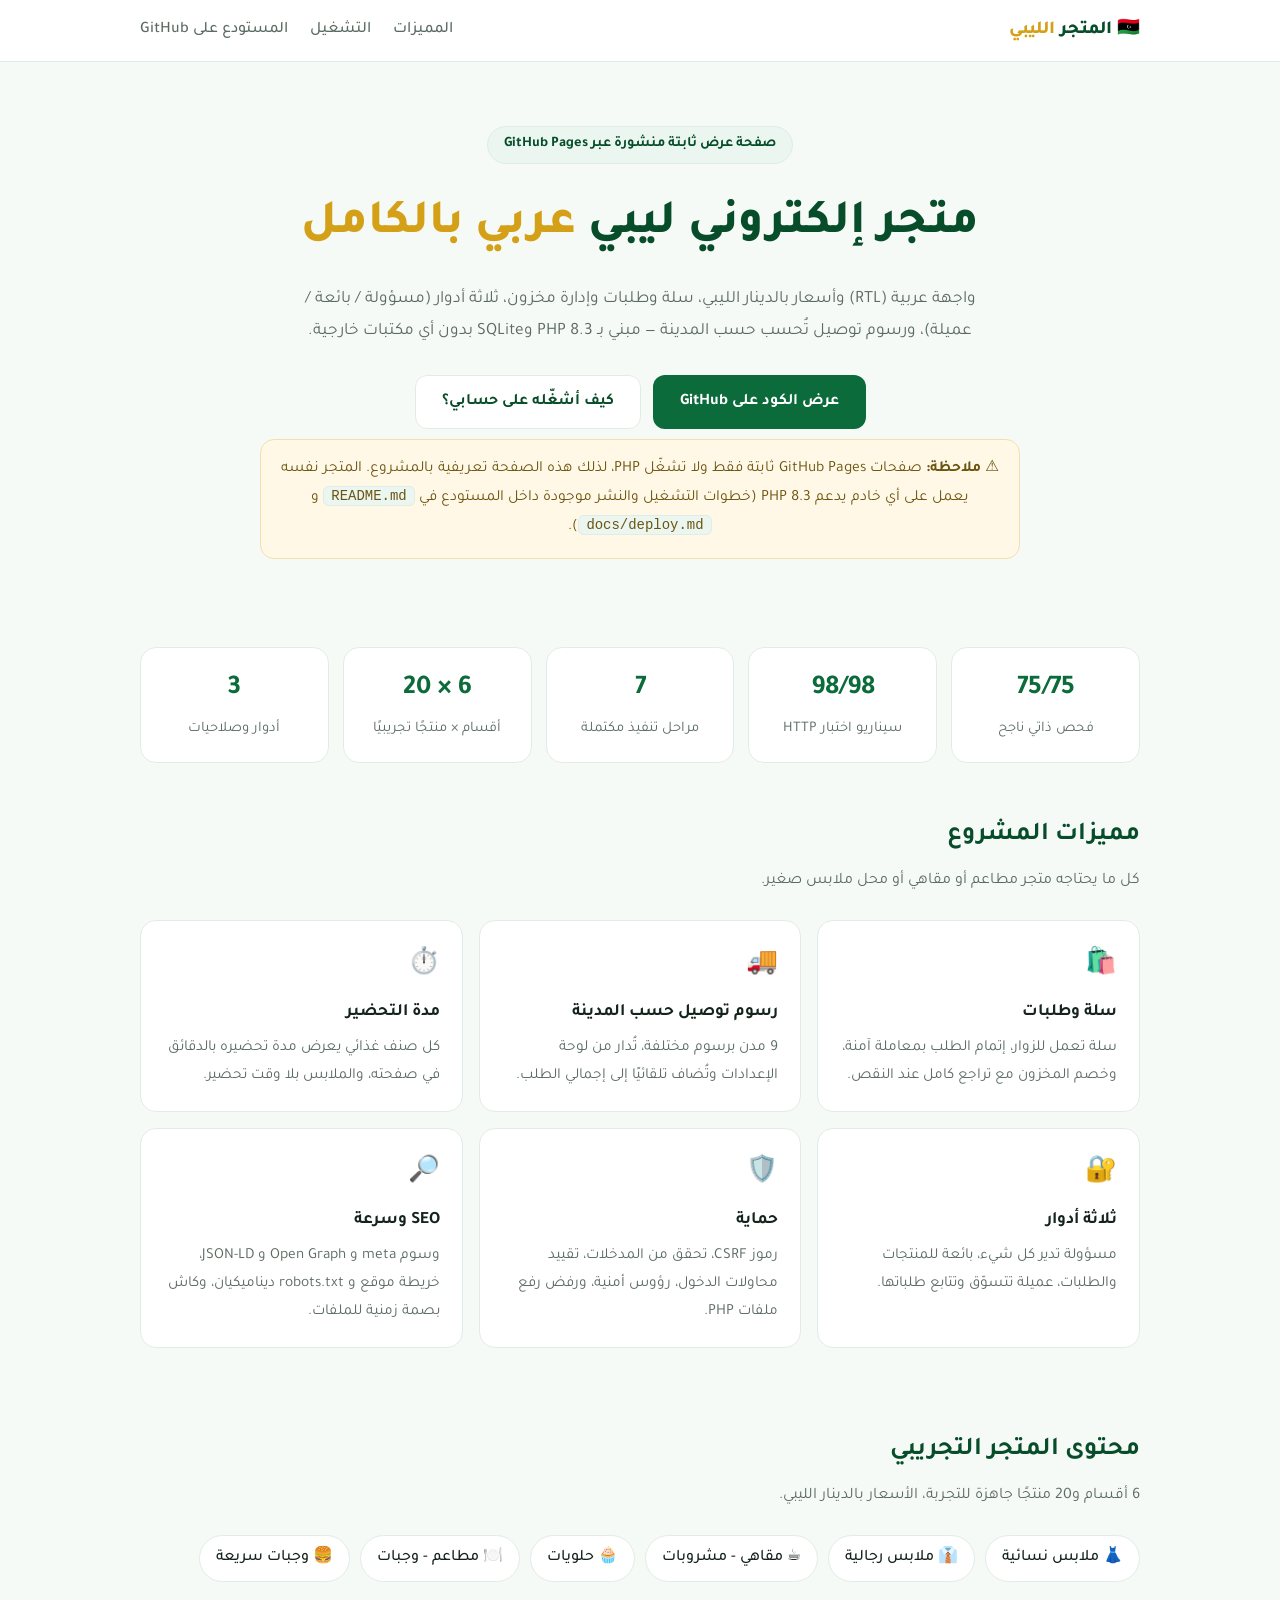
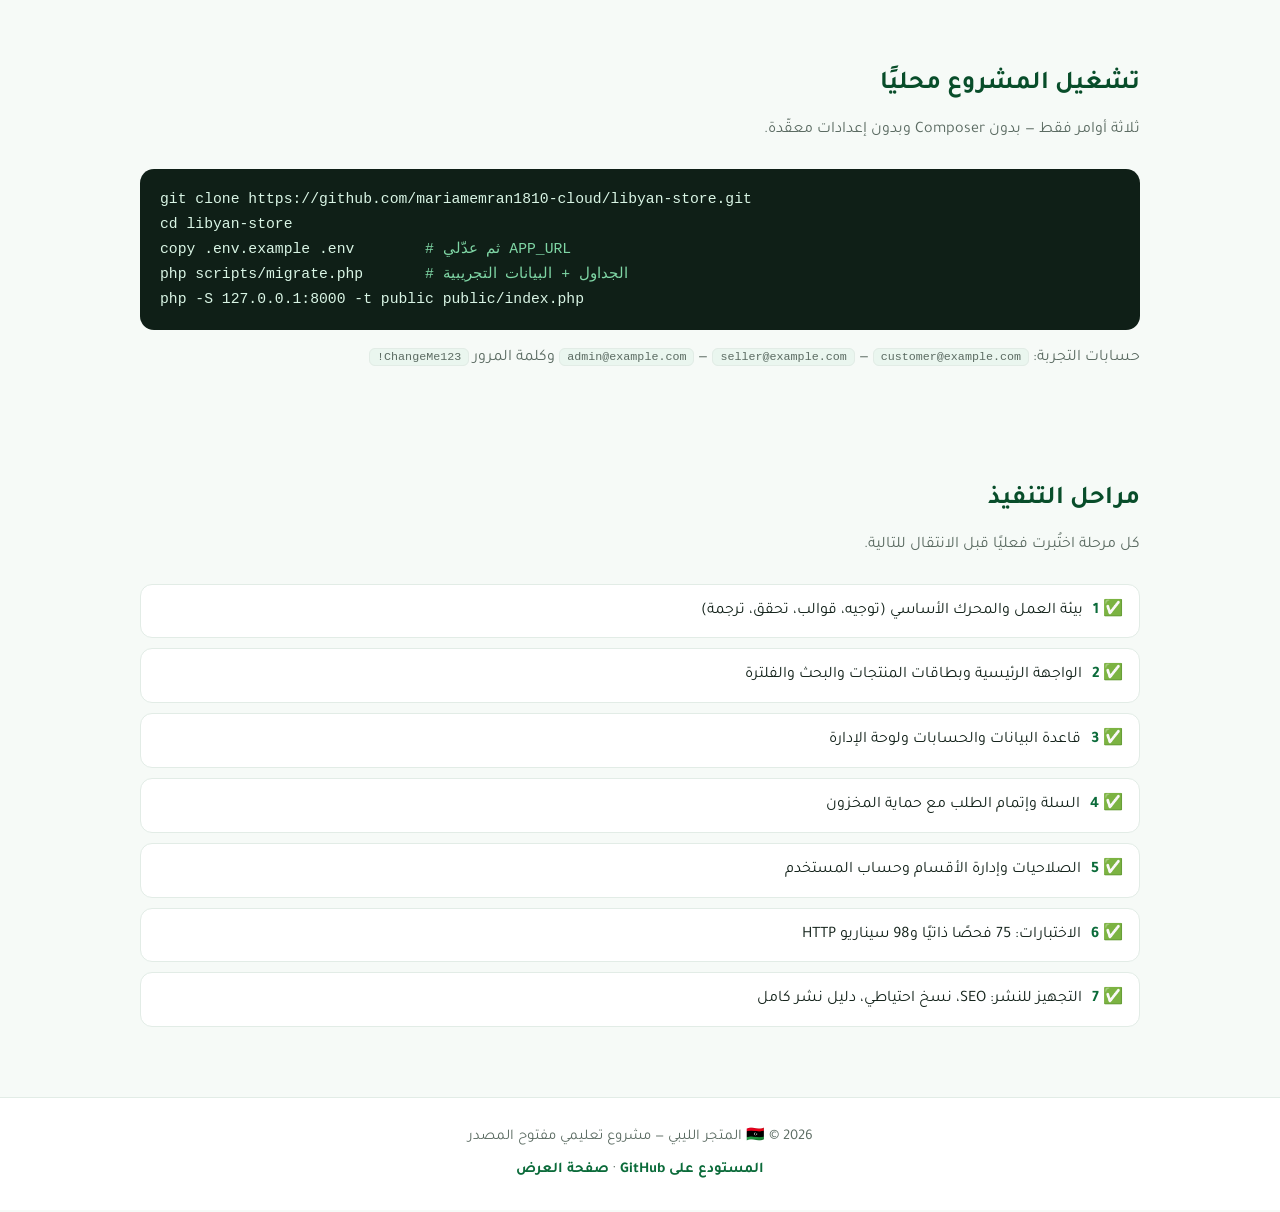
==== docs/index.html @ fa532196 "صفحة عرض ثابتة للنشر على GitHub Pages" ====
<!DOCTYPE html>
<html lang="ar" dir="rtl">
<head>
<meta charset="utf-8">
<meta name="viewport" content="width=device-width, initial-scale=1">
<title>المتجر الليبي — صفحة عرض المشروع</title>
<meta name="description" content="صفحة تعريفية بمشروع المتجر الليبي: متجر إلكتروني عربي RTL بالدينار الليبي مبني بـ PHP 8.3 وSQLite مع لوحة إدارة واختبارات كاملة.">
<meta name="robots" content="index,follow">
<link rel="icon" href="https://mariamemran1810-cloud.github.io/libyan-store/favicon.svg" type="image/svg+xml">
<link rel="preconnect" href="https://fonts.googleapis.com">
<link rel="preconnect" href="https://fonts.gstatic.com" crossorigin>
<link href="https://fonts.googleapis.com/css2?family=Tajawal:wght@400;500;700;800&display=swap" rel="stylesheet">
<style>
    :root {
        --green: #0b6b3a;
        --green-dark: #084d2a;
        --gold: #d4a017;
        --ink: #14231b;
        --muted: #5b6b62;
        --bg: #f6faf7;
        --card: #ffffff;
        --line: #e2ece6;
    }
    * { box-sizing: border-box; margin: 0; padding: 0; }
    html { scroll-behavior: smooth; }
    body {
        font-family: 'Tajawal', system-ui, 'Segoe UI', Tahoma, sans-serif;
        background: var(--bg);
        color: var(--ink);
        line-height: 1.8;
    }
    a { color: var(--green); }
    .wrap { max-width: 1040px; margin: 0 auto; padding: 0 20px; }

    /* الشريط العلوي */
    header {
        background: var(--card);
        border-bottom: 1px solid var(--line);
        position: sticky; top: 0; z-index: 10;
    }
    .nav { display: flex; align-items: center; justify-content: space-between; padding: 14px 20px; max-width: 1040px; margin: 0 auto; }
    .brand { font-weight: 800; font-size: 1.15rem; color: var(--green-dark); text-decoration: none; }
    .brand span { color: var(--gold); }
    .nav a.link { margin-inline-start: 18px; text-decoration: none; font-weight: 500; color: var(--muted); }
    .nav a.link:hover { color: var(--green); }

    /* البطل */
    .hero { padding: 64px 0 44px; text-align: center; }
    .pill {
        display: inline-block; background: #eaf6ef; color: var(--green-dark);
        border: 1px solid var(--line); border-radius: 999px;
        padding: 5px 16px; font-size: .9rem; font-weight: 700; margin-bottom: 18px;
    }
    h1 { font-size: clamp(1.9rem, 4.5vw, 3rem); font-weight: 800; color: var(--green-dark); }
    h1 em { font-style: normal; color: var(--gold); }
    .lead { max-width: 720px; margin: 16px auto 0; color: var(--muted); font-size: 1.08rem; }
    .cta { margin-top: 28px; display: flex; gap: 12px; justify-content: center; flex-wrap: wrap; }
    .btn {
        display: inline-block; text-decoration: none; font-weight: 700;
        padding: 12px 26px; border-radius: 12px; border: 1px solid transparent;
    }
    .btn-primary { background: var(--green); color: #fff; }
    .btn-primary:hover { background: var(--green-dark); }
    .btn-ghost { background: var(--card); color: var(--green-dark); border-color: var(--line); }
    .btn-ghost:hover { border-color: var(--green); }

    /* تنبيه */
    .notice {
        background: #fff8e6; border: 1px solid #f2e0ac; color: #6b5410;
        border-radius: 14px; padding: 16px 20px; margin: 10px auto 0;
        max-width: 760px; font-size: .97rem;
    }

    /* أرقام */
    .stats { display: grid; grid-template-columns: repeat(auto-fit, minmax(150px, 1fr)); gap: 14px; margin: 44px 0 10px; }
    .stat { background: var(--card); border: 1px solid var(--line); border-radius: 16px; padding: 18px; text-align: center; }
    .stat b { display: block; font-size: 1.7rem; color: var(--green); }
    .stat span { color: var(--muted); font-size: .92rem; }

    /* الأقسام */
    section { padding: 40px 0; }
    h2 { font-size: 1.6rem; color: var(--green-dark); margin-bottom: 8px; }
    .sub { color: var(--muted); margin-bottom: 24px; }
    .grid { display: grid; grid-template-columns: repeat(auto-fit, minmax(260px, 1fr)); gap: 16px; }
    .card { background: var(--card); border: 1px solid var(--line); border-radius: 16px; padding: 22px; }
    .card h3 { font-size: 1.08rem; margin-bottom: 6px; color: var(--ink); }
    .card p { color: var(--muted); font-size: .96rem; }
    .card .ico { font-size: 1.6rem; display: block; margin-bottom: 8px; }

    /* قائمة الأقسام */
    .chips { display: flex; flex-wrap: wrap; gap: 10px; }
    .chip { background: var(--card); border: 1px solid var(--line); border-radius: 999px; padding: 8px 16px; font-weight: 500; }

    /* الكود */
    pre {
        direction: ltr; text-align: left; background: #0f1f17; color: #d9f5e5;
        border-radius: 14px; padding: 18px 20px; overflow-x: auto; font-size: .92rem;
        font-family: ui-monospace, Consolas, monospace; line-height: 1.7;
    }
    code.inline { background: #eaf6ef; border: 1px solid var(--line); border-radius: 6px; padding: 1px 7px; font-size: .9em; }

    /* المراحل */
    .steps { display: grid; gap: 10px; }
    .step { background: var(--card); border: 1px solid var(--line); border-radius: 12px; padding: 12px 16px; display: flex; gap: 10px; align-items: center; }
    .step b { color: var(--green); }

    footer { border-top: 1px solid var(--line); background: var(--card); padding: 26px 0; margin-top: 30px; text-align: center; color: var(--muted); font-size: .93rem; }
    footer a { text-decoration: none; font-weight: 700; }
</style>
</head>
<body>

<header>
    <nav class="nav">
        <a class="brand" href="#">🇱🇾 المتجر <span>الليبي</span></a>
        <div>
            <a class="link" href="#features">المميزات</a>
            <a class="link" href="#run">التشغيل</a>
            <a class="link" href="https://github.com/mariamemran1810-cloud/libyan-store" target="_blank" rel="noopener">المستودع على GitHub</a>
        </div>
    </nav>
</header>

<div class="wrap">

    <div class="hero">
        <span class="pill">صفحة عرض ثابتة منشورة عبر GitHub Pages</span>
        <h1>متجر إلكتروني ليبي <em>عربي بالكامل</em></h1>
        <p class="lead">
            واجهة عربية (RTL) وأسعار بالدينار الليبي، سلة وطلبات وإدارة مخزون،
            ثلاثة أدوار (مسؤولة / بائعة / عميلة)، ورسوم توصيل تُحسب حسب المدينة —
            مبني بـ PHP 8.3 وSQLite بدون أي مكتبات خارجية.
        </p>
        <div class="cta">
            <a class="btn btn-primary" href="https://github.com/mariamemran1810-cloud/libyan-store" target="_blank" rel="noopener">عرض الكود على GitHub</a>
            <a class="btn btn-ghost" href="#run">كيف أشغّله على حسابي؟</a>
        </div>
        <div class="notice">
            ⚠️ <b>ملاحظة:</b> صفحات GitHub Pages ثابتة فقط ولا تشغّل PHP،
            لذلك هذه الصفحة تعريفية بالمشروع. المتجر نفسه يعمل على أي خادم يدعم PHP 8.3
            (خطوات التشغيل والنشر موجودة داخل المستودع في <code class="inline">README.md</code> و <code class="inline">docs/deploy.md</code>).
        </div>
    </div>

    <div class="stats">
        <div class="stat"><b>75/75</b><span>فحص ذاتي ناجح</span></div>
        <div class="stat"><b>98/98</b><span>سيناريو اختبار HTTP</span></div>
        <div class="stat"><b>7</b><span>مراحل تنفيذ مكتملة</span></div>
        <div class="stat"><b>6 × 20</b><span>أقسام × منتجًا تجريبيًا</span></div>
        <div class="stat"><b>3</b><span>أدوار وصلاحيات</span></div>
    </div>

    <section id="features">
        <h2>مميزات المشروع</h2>
        <p class="sub">كل ما يحتاجه متجر مطاعم أو مقاهي أو محل ملابس صغير.</p>
        <div class="grid">
            <div class="card"><span class="ico">🛍️</span><h3>سلة وطلبات</h3><p>سلة تعمل للزوار، إتمام الطلب بمعاملة آمنة، وخصم المخزون مع تراجع كامل عند النقص.</p></div>
            <div class="card"><span class="ico">🚚</span><h3>رسوم توصيل حسب المدينة</h3><p>9 مدن برسوم مختلفة، تُدار من لوحة الإعدادات وتُضاف تلقائيًا إلى إجمالي الطلب.</p></div>
            <div class="card"><span class="ico">⏱️</span><h3>مدة التحضير</h3><p>كل صنف غذائي يعرض مدة تحضيره بالدقائق في صفحته، والملابس بلا وقت تحضير.</p></div>
            <div class="card"><span class="ico">🔐</span><h3>ثلاثة أدوار</h3><p>مسؤولة تدير كل شيء، بائعة للمنتجات والطلبات، عميلة تتسوّق وتتابع طلباتها.</p></div>
            <div class="card"><span class="ico">🛡️</span><h3>حماية</h3><p>رموز CSRF، تحقق من المدخلات، تقييد محاولات الدخول، رؤوس أمنية، ورفض رفع ملفات PHP.</p></div>
            <div class="card"><span class="ico">🔎</span><h3>SEO وسرعة</h3><p>وسوم meta و Open Graph و JSON-LD، خريطة موقع و robots.txt ديناميكيان، وكاش بصمة زمنية للملفات.</p></div>
        </div>
    </section>

    <section>
        <h2>محتوى المتجر التجريبي</h2>
        <p class="sub">6 أقسام و20 منتجًا جاهزة للتجربة، الأسعار بالدينار الليبي.</p>
        <div class="chips">
            <span class="chip">👗 ملابس نسائية</span>
            <span class="chip">👔 ملابس رجالية</span>
            <span class="chip">☕ مقاهي - مشروبات</span>
            <span class="chip">🧁 حلويات</span>
            <span class="chip">🍽️ مطاعم - وجبات</span>
            <span class="chip">🍔 وجبات سريعة</span>
        </div>
    </section>

    <section id="run">
        <h2>تشغيل المشروع محليًا</h2>
        <p class="sub">ثلاثة أوامر فقط — بدون Composer وبدون إعدادات معقّدة.</p>
<pre>git clone https://github.com/mariamemran1810-cloud/libyan-store.git
cd libyan-store
copy .env.example .env        <span style="color:#7fd6a5"># ثم عدّلي APP_URL</span>
php scripts/migrate.php       <span style="color:#7fd6a5"># الجداول + البيانات التجريبية</span>
php -S 127.0.0.1:8000 -t public public/index.php</pre>
        <p class="sub" style="margin-top:14px">
            حسابات التجربة: <code class="inline">admin@example.com</code> —
            <code class="inline">seller@example.com</code> —
            <code class="inline">customer@example.com</code> وكلمة المرور
            <code class="inline">ChangeMe123!</code>
        </p>
    </section>

    <section>
        <h2>مراحل التنفيذ</h2>
        <p class="sub">كل مرحلة اختُبرت فعليًا قبل الانتقال للتالية.</p>
        <div class="steps">
            <div class="step"><b>✅ 1</b> بيئة العمل والمحرك الأساسي (توجيه، قوالب، تحقق، ترجمة)</div>
            <div class="step"><b>✅ 2</b> الواجهة الرئيسية وبطاقات المنتجات والبحث والفلترة</div>
            <div class="step"><b>✅ 3</b> قاعدة البيانات والحسابات ولوحة الإدارة</div>
            <div class="step"><b>✅ 4</b> السلة وإتمام الطلب مع حماية المخزون</div>
            <div class="step"><b>✅ 5</b> الصلاحيات وإدارة الأقسام وحساب المستخدم</div>
            <div class="step"><b>✅ 6</b> الاختبارات: 75 فحصًا ذاتيًا و98 سيناريو HTTP</div>
            <div class="step"><b>✅ 7</b> التجهيز للنشر: SEO، نسخ احتياطي، دليل نشر كامل</div>
        </div>
    </section>

</div>

<footer>
    <div class="wrap">
        <p>🇱🇾 © 2026 المتجر الليبي — مشروع تعليمي مفتوح المصدر</p>
        <p style="margin-top:6px">
            <a href="https://github.com/mariamemran1810-cloud/libyan-store" target="_blank" rel="noopener">المستودع على GitHub</a>
            ·
            <a href="https://mariamemran1810-cloud.github.io/libyan-store/" target="_blank" rel="noopener">صفحة العرض</a>
        </p>
    </div>
</footer>

</body>
</html>
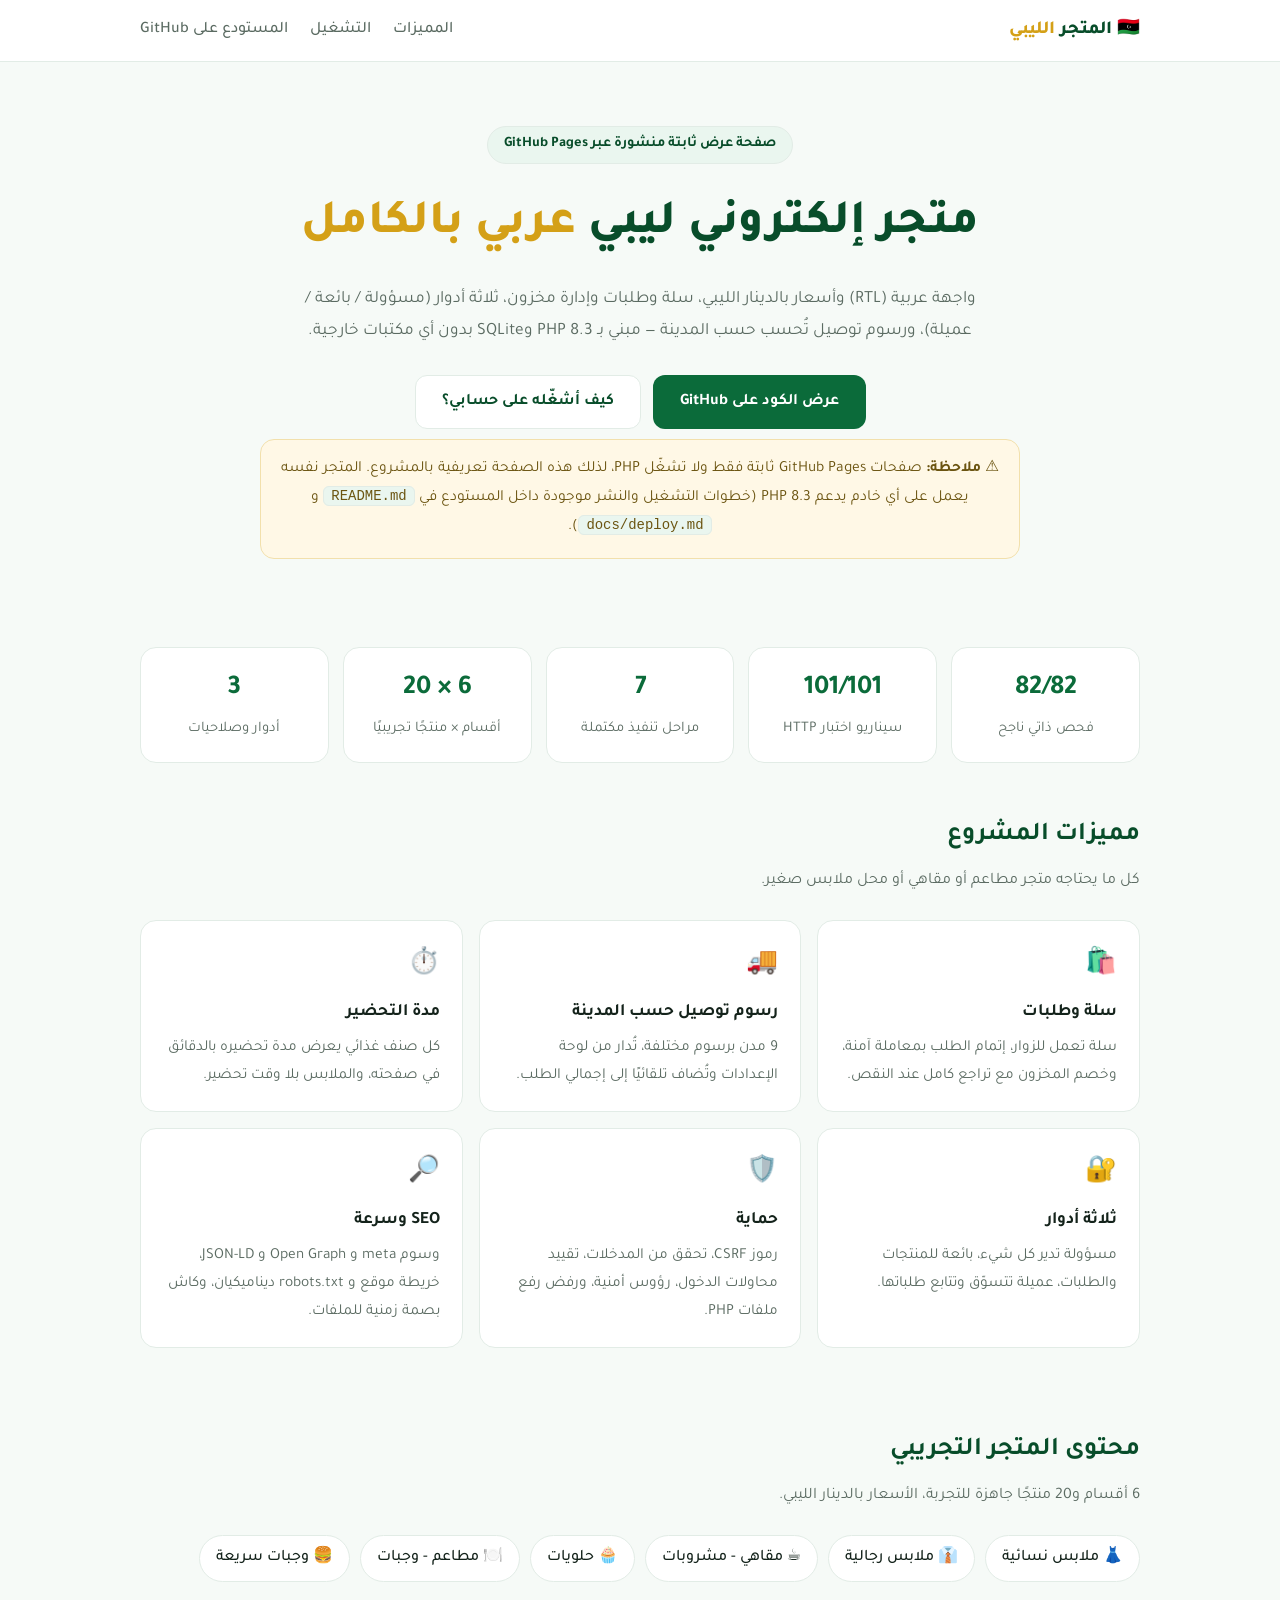
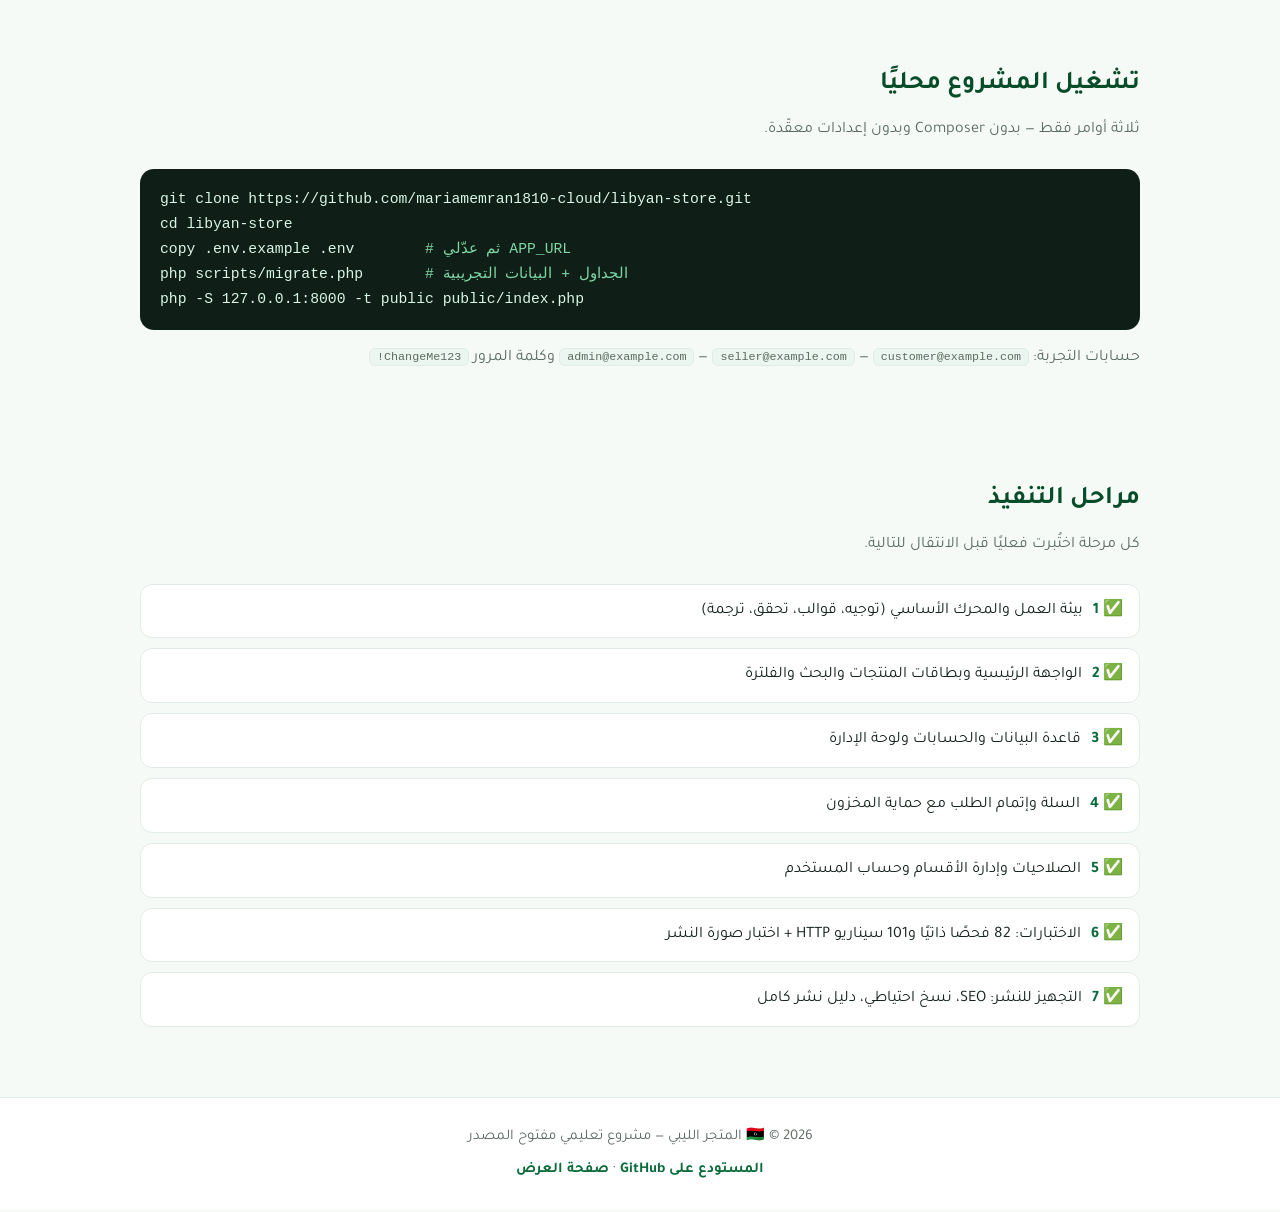
==== commit 8e44a4c1: "دعم طلبات HEAD في التوجيه + 3 اختبارات جديدة (101 سيناريو) وتحديث الأرقام" ====
--- a/docs/index.html
+++ b/docs/index.html
@@ -143,8 +143,8 @@
     </div>
 
     <div class="stats">
-        <div class="stat"><b>75/75</b><span>فحص ذاتي ناجح</span></div>
-        <div class="stat"><b>98/98</b><span>سيناريو اختبار HTTP</span></div>
+        <div class="stat"><b>82/82</b><span>فحص ذاتي ناجح</span></div>
+        <div class="stat"><b>101/101</b><span>سيناريو اختبار HTTP</span></div>
         <div class="stat"><b>7</b><span>مراحل تنفيذ مكتملة</span></div>
         <div class="stat"><b>6 × 20</b><span>أقسام × منتجًا تجريبيًا</span></div>
         <div class="stat"><b>3</b><span>أدوار وصلاحيات</span></div>
@@ -201,7 +201,7 @@
             <div class="step"><b>✅ 3</b> قاعدة البيانات والحسابات ولوحة الإدارة</div>
             <div class="step"><b>✅ 4</b> السلة وإتمام الطلب مع حماية المخزون</div>
             <div class="step"><b>✅ 5</b> الصلاحيات وإدارة الأقسام وحساب المستخدم</div>
-            <div class="step"><b>✅ 6</b> الاختبارات: 75 فحصًا ذاتيًا و98 سيناريو HTTP</div>
+            <div class="step"><b>✅ 6</b> الاختبارات: 82 فحصًا ذاتيًا و101 سيناريو HTTP + اختبار صورة النشر</div>
             <div class="step"><b>✅ 7</b> التجهيز للنشر: SEO، نسخ احتياطي، دليل نشر كامل</div>
         </div>
     </section>
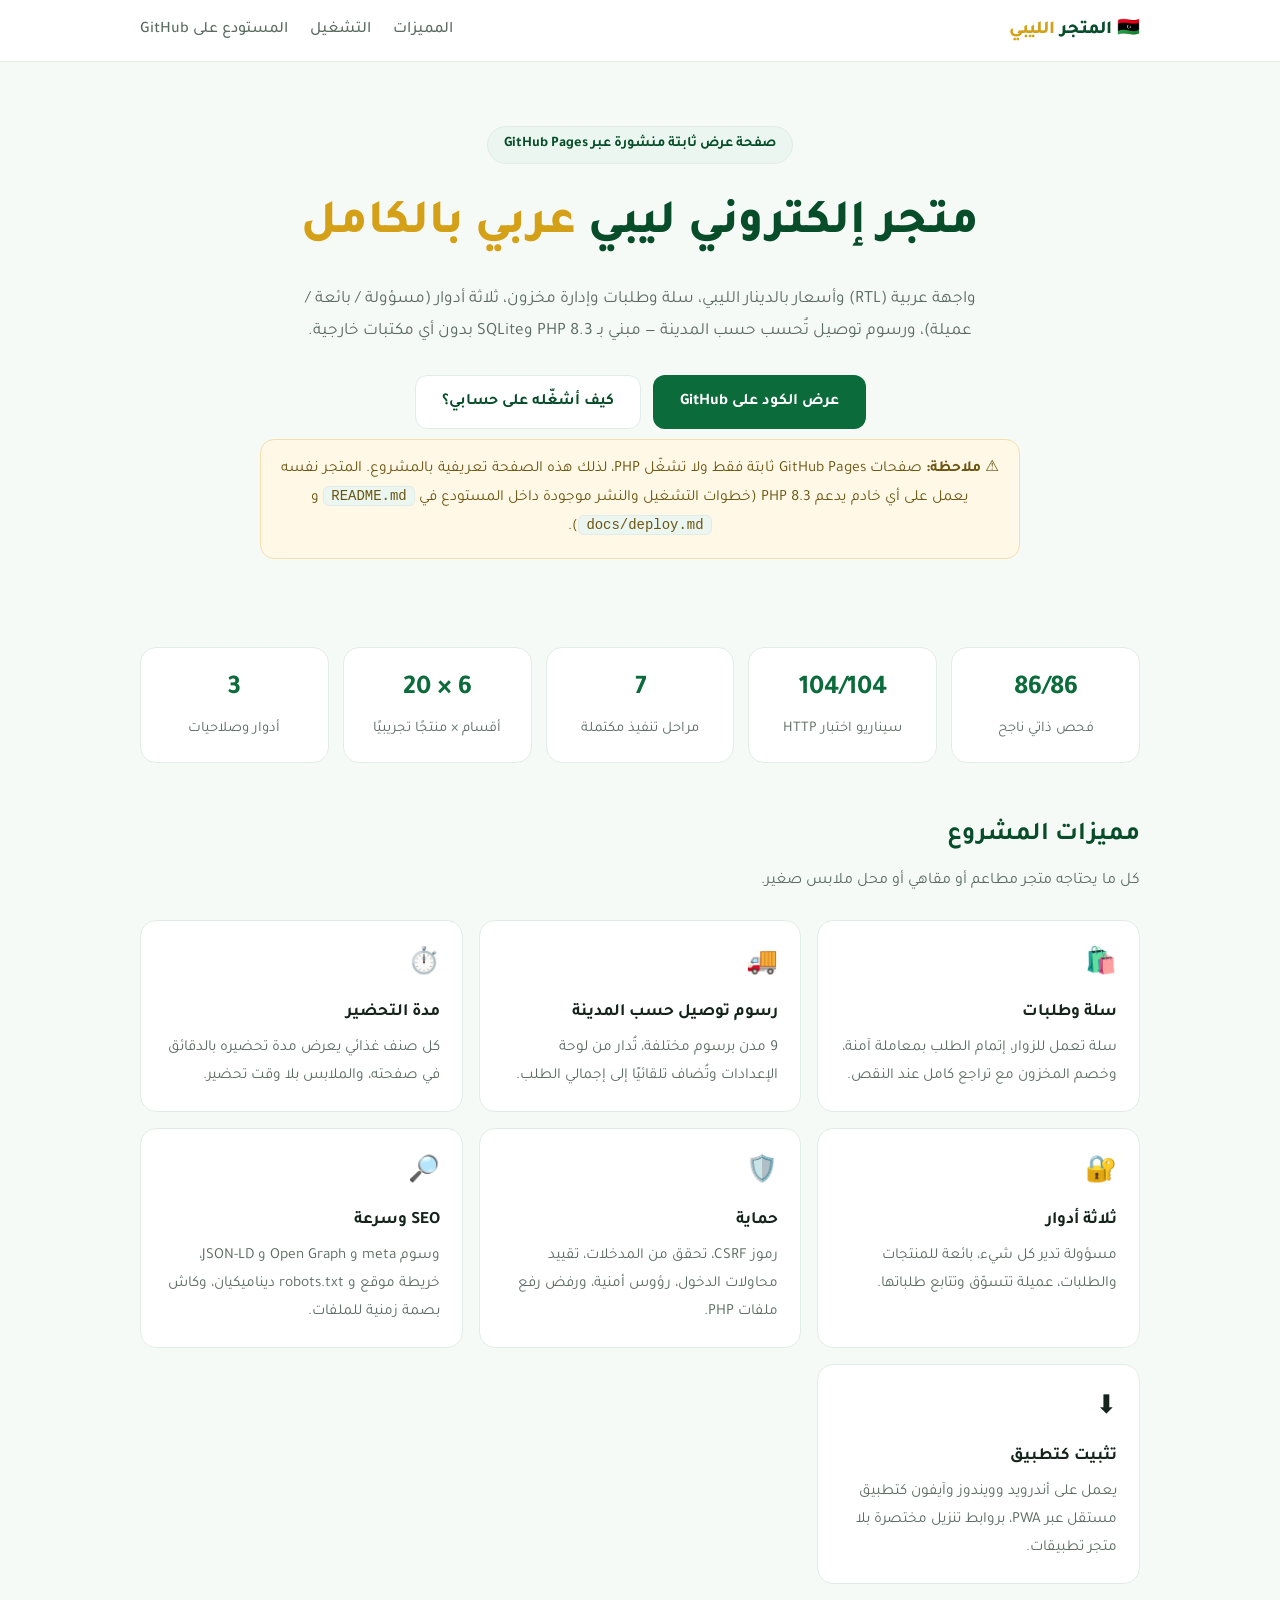
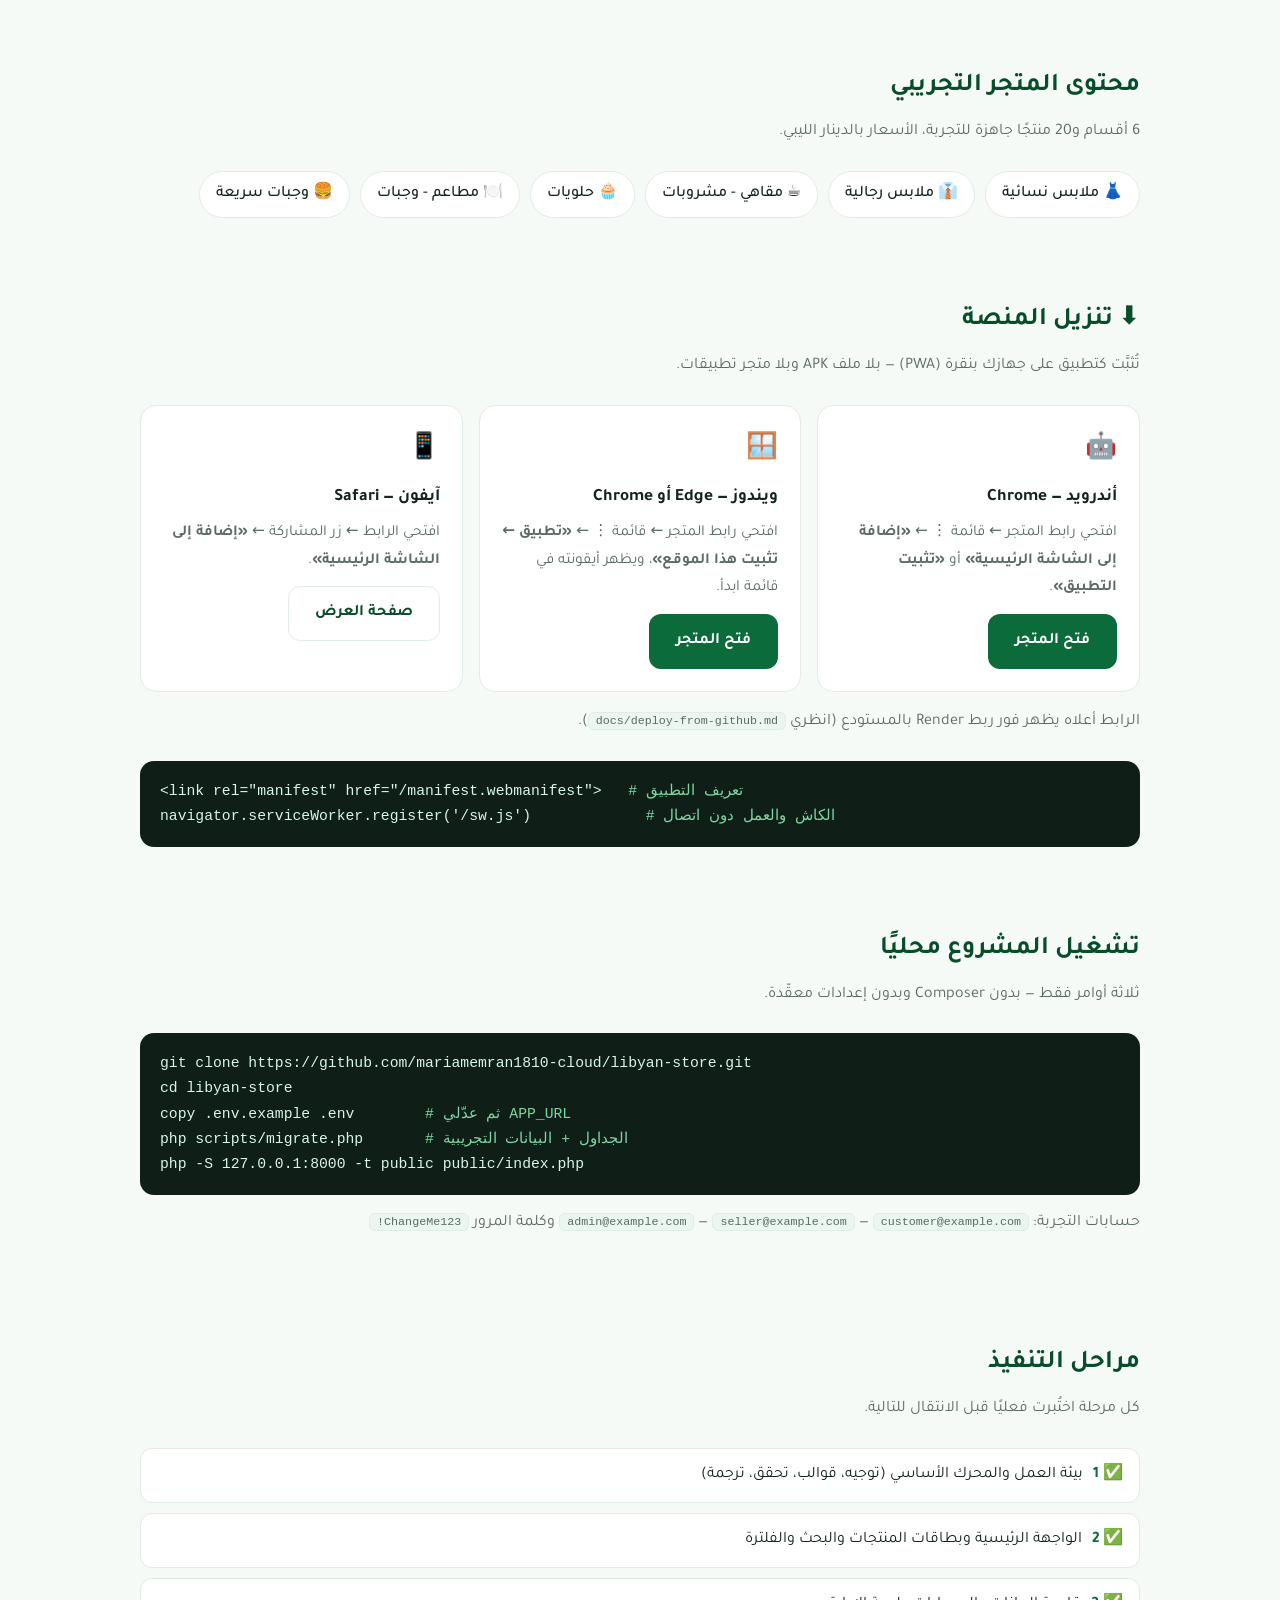
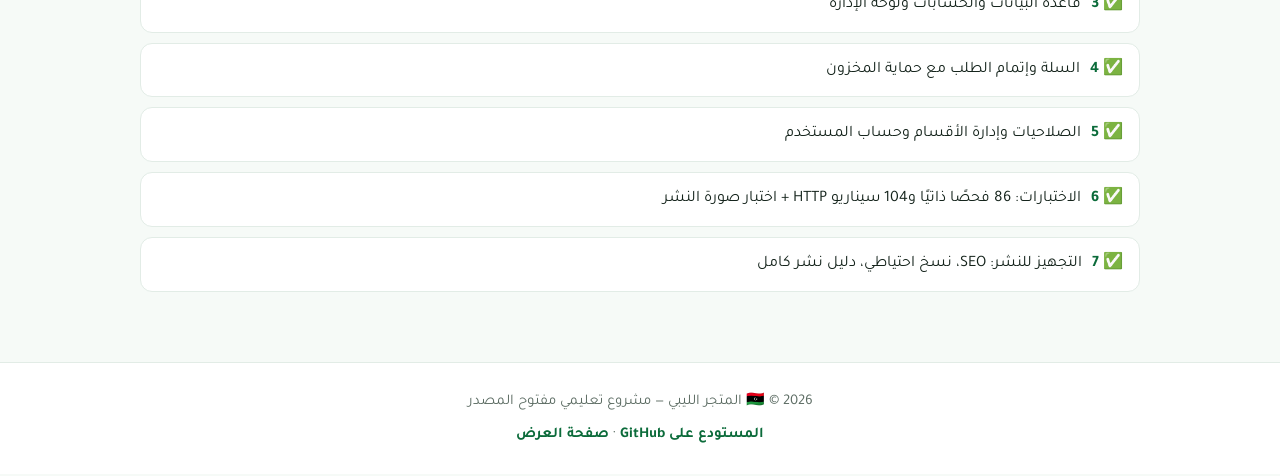
==== commit 597883c5: "تثبيت المنصة كتطبيق (PWA) لأندرويد وويندوز وآيفون + قسم تنزيل مختصر (86 + 104 فحصًا)" ====
--- a/docs/index.html
+++ b/docs/index.html
@@ -143,8 +143,8 @@
     </div>
 
     <div class="stats">
-        <div class="stat"><b>82/82</b><span>فحص ذاتي ناجح</span></div>
-        <div class="stat"><b>101/101</b><span>سيناريو اختبار HTTP</span></div>
+        <div class="stat"><b>86/86</b><span>فحص ذاتي ناجح</span></div>
+        <div class="stat"><b>104/104</b><span>سيناريو اختبار HTTP</span></div>
         <div class="stat"><b>7</b><span>مراحل تنفيذ مكتملة</span></div>
         <div class="stat"><b>6 × 20</b><span>أقسام × منتجًا تجريبيًا</span></div>
         <div class="stat"><b>3</b><span>أدوار وصلاحيات</span></div>
@@ -160,6 +160,7 @@
             <div class="card"><span class="ico">🔐</span><h3>ثلاثة أدوار</h3><p>مسؤولة تدير كل شيء، بائعة للمنتجات والطلبات، عميلة تتسوّق وتتابع طلباتها.</p></div>
             <div class="card"><span class="ico">🛡️</span><h3>حماية</h3><p>رموز CSRF، تحقق من المدخلات، تقييد محاولات الدخول، رؤوس أمنية، ورفض رفع ملفات PHP.</p></div>
             <div class="card"><span class="ico">🔎</span><h3>SEO وسرعة</h3><p>وسوم meta و Open Graph و JSON-LD، خريطة موقع و robots.txt ديناميكيان، وكاش بصمة زمنية للملفات.</p></div>
+            <div class="card"><span class="ico">⬇️</span><h3>تثبيت كتطبيق</h3><p>يعمل على أندرويد وويندوز وآيفون كتطبيق مستقل عبر PWA، بروابط تنزيل مختصرة بلا متجر تطبيقات.</p></div>
         </div>
     </section>
 
@@ -174,6 +175,34 @@
             <span class="chip">🍽️ مطاعم - وجبات</span>
             <span class="chip">🍔 وجبات سريعة</span>
         </div>
+    </section>
+
+    <section id="download">
+        <h2>⬇️ تنزيل المنصة</h2>
+        <p class="sub">تُثبَّت كتطبيق على جهازك بنقرة (PWA) — بلا ملف APK وبلا متجر تطبيقات.</p>
+        <div class="grid">
+            <div class="card">
+                <span class="ico">🤖</span>
+                <h3>أندرويد — Chrome</h3>
+                <p>افتحي رابط المتجر ← قائمة ⋮ ← <b>«إضافة إلى الشاشة الرئيسية»</b> أو <b>«تثبيت التطبيق»</b>.</p>
+                <a class="btn btn-primary" style="margin-top:12px" href="https://libyan-store.onrender.com" target="_blank" rel="noopener">فتح المتجر</a>
+            </div>
+            <div class="card">
+                <span class="ico">🪟</span>
+                <h3>ويندوز — Edge أو Chrome</h3>
+                <p>افتحي رابط المتجر ← قائمة ⋮ ← <b>«تطبيق ← تثبيت هذا الموقع»</b>، ويظهر أيقونته في قائمة ابدأ.</p>
+                <a class="btn btn-primary" style="margin-top:12px" href="https://libyan-store.onrender.com" target="_blank" rel="noopener">فتح المتجر</a>
+            </div>
+            <div class="card">
+                <span class="ico">📱</span>
+                <h3>آيفون — Safari</h3>
+                <p>افتحي الرابط ← زر المشاركة ← <b>«إضافة إلى الشاشة الرئيسية»</b>.</p>
+                <a class="btn btn-ghost" style="margin-top:12px" href="https://mariamemran1810-cloud.github.io/libyan-store/" target="_blank" rel="noopener">صفحة العرض</a>
+            </div>
+        </div>
+        <p class="sub" style="margin-top:16px">الرابط أعلاه يظهر فور ربط Render بالمستودع (انظري <code class="inline">docs/deploy-from-github.md</code>).</p>
+<pre>&lt;link rel="manifest" href="/manifest.webmanifest"&gt;   <span style="color:#7fd6a5"># تعريف التطبيق</span>
+navigator.serviceWorker.register('/sw.js')             <span style="color:#7fd6a5"># الكاش والعمل دون اتصال</span></pre>
     </section>
 
     <section id="run">
@@ -201,7 +230,7 @@
             <div class="step"><b>✅ 3</b> قاعدة البيانات والحسابات ولوحة الإدارة</div>
             <div class="step"><b>✅ 4</b> السلة وإتمام الطلب مع حماية المخزون</div>
             <div class="step"><b>✅ 5</b> الصلاحيات وإدارة الأقسام وحساب المستخدم</div>
-            <div class="step"><b>✅ 6</b> الاختبارات: 82 فحصًا ذاتيًا و101 سيناريو HTTP + اختبار صورة النشر</div>
+            <div class="step"><b>✅ 6</b> الاختبارات: 86 فحصًا ذاتيًا و104 سيناريو HTTP + اختبار صورة النشر</div>
             <div class="step"><b>✅ 7</b> التجهيز للنشر: SEO، نسخ احتياطي، دليل نشر كامل</div>
         </div>
     </section>
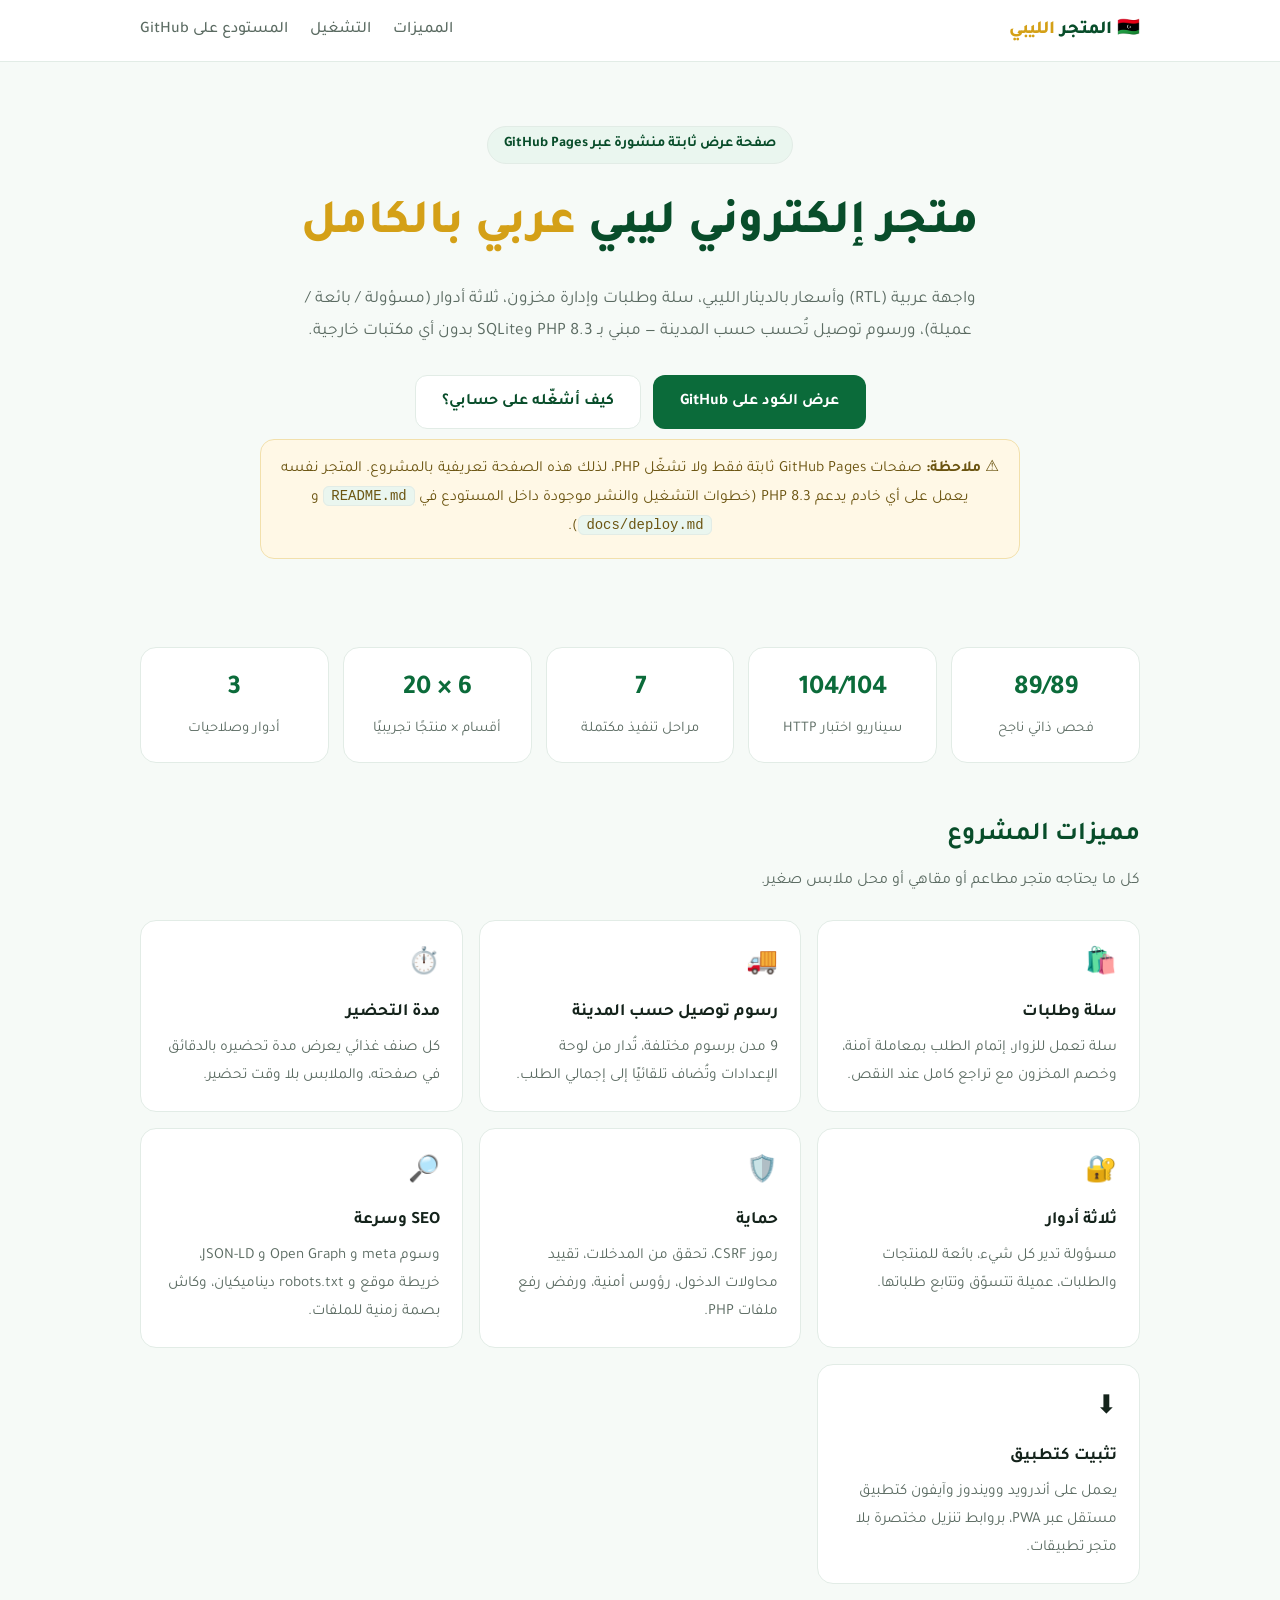
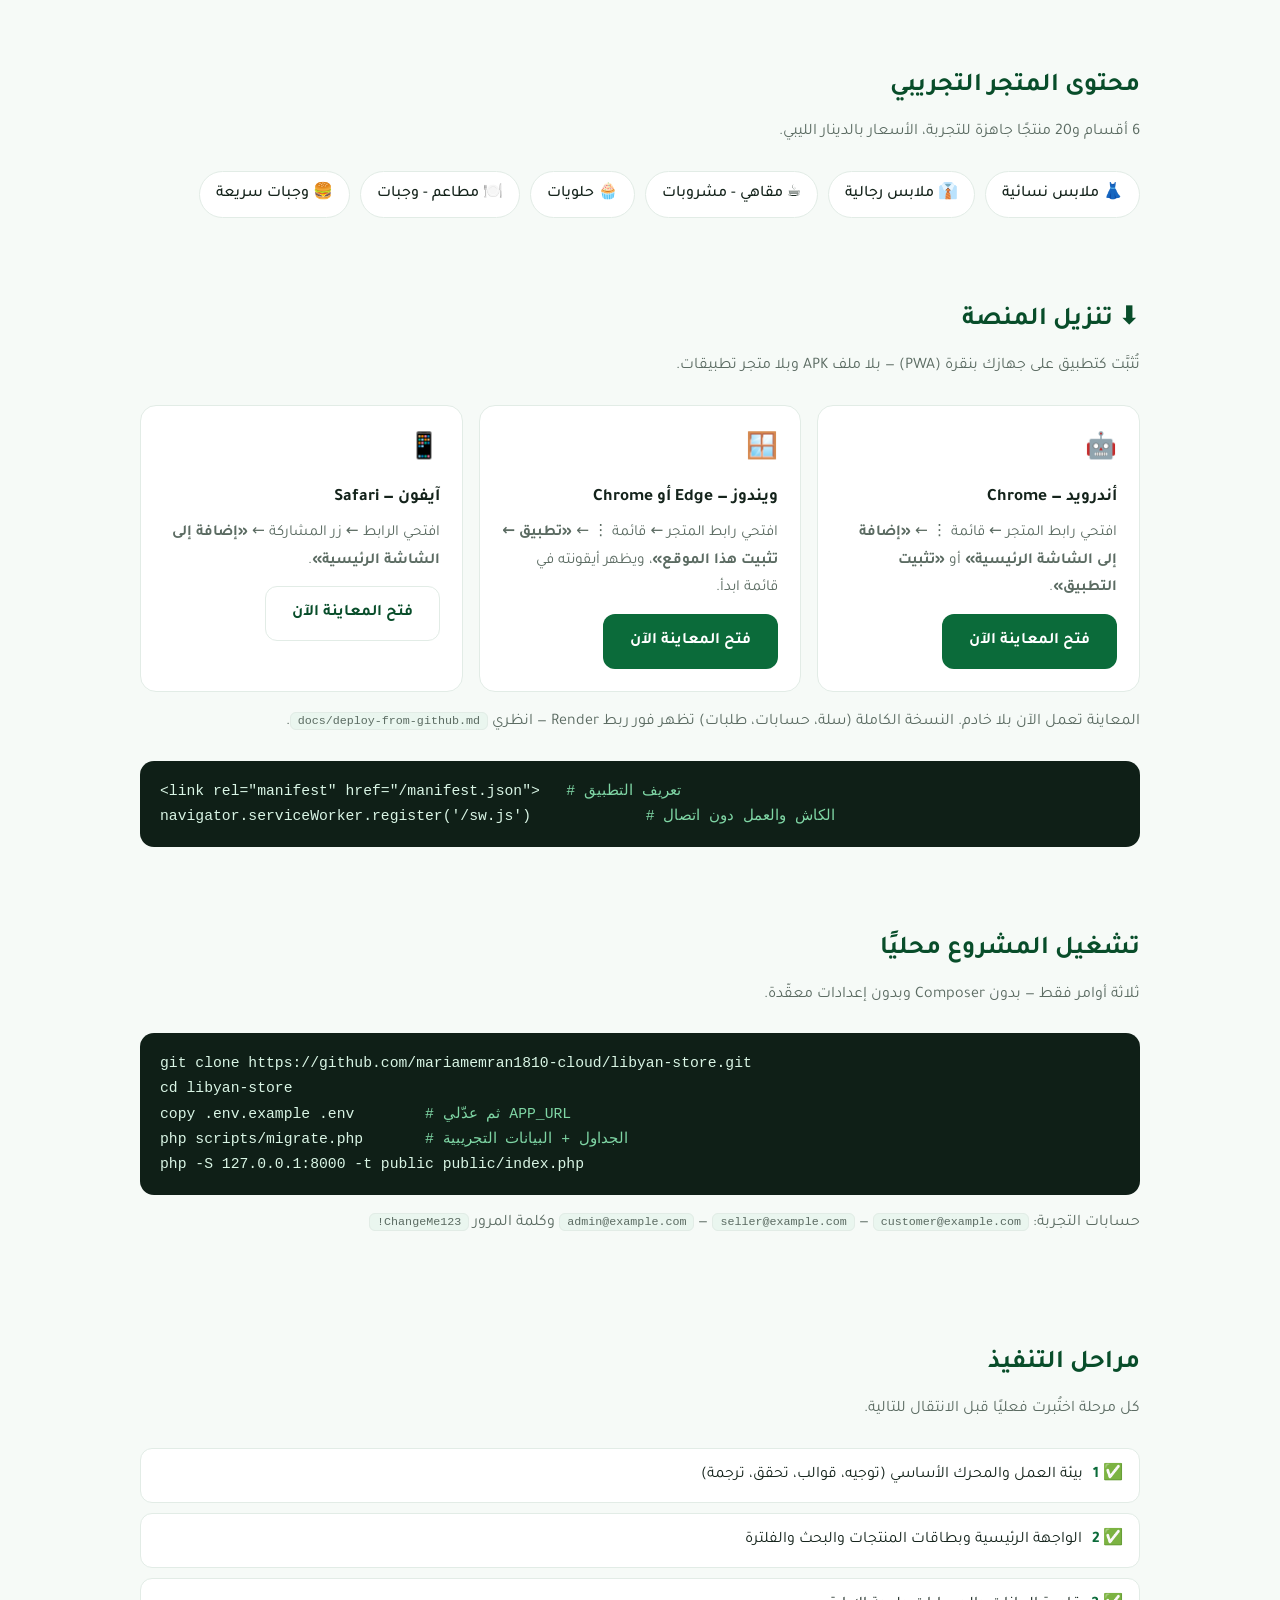
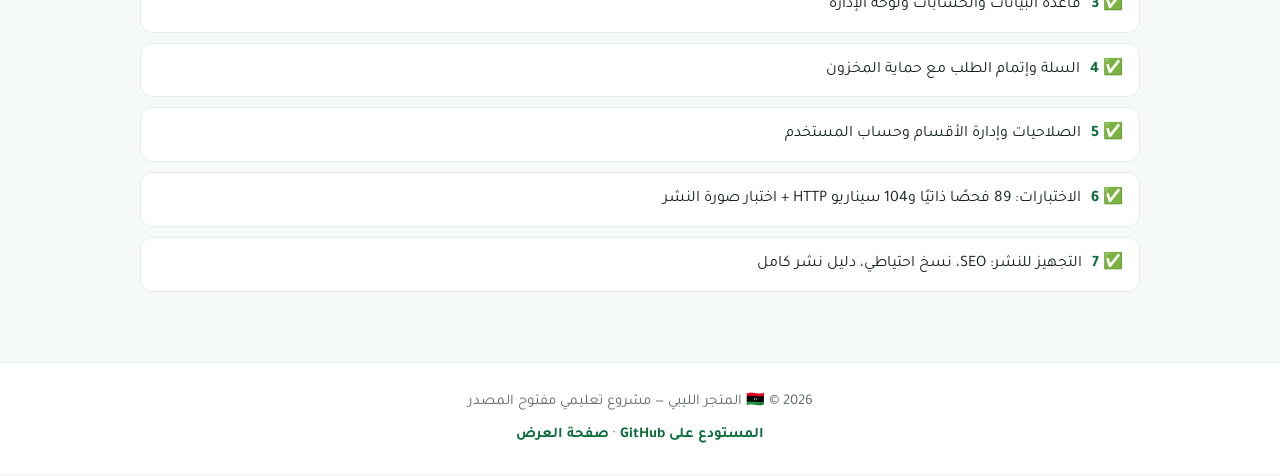
==== commit 13ccaf37: "معاينة حيّة للمتجر على Pages (docs/demo) + manifest.json لأنواع MIME صحيحة (89 + 104 فحصًا)" ====
--- a/docs/index.html
+++ b/docs/index.html
@@ -143,7 +143,7 @@
     </div>
 
     <div class="stats">
-        <div class="stat"><b>86/86</b><span>فحص ذاتي ناجح</span></div>
+        <div class="stat"><b>89/89</b><span>فحص ذاتي ناجح</span></div>
         <div class="stat"><b>104/104</b><span>سيناريو اختبار HTTP</span></div>
         <div class="stat"><b>7</b><span>مراحل تنفيذ مكتملة</span></div>
         <div class="stat"><b>6 × 20</b><span>أقسام × منتجًا تجريبيًا</span></div>
@@ -185,23 +185,23 @@
                 <span class="ico">🤖</span>
                 <h3>أندرويد — Chrome</h3>
                 <p>افتحي رابط المتجر ← قائمة ⋮ ← <b>«إضافة إلى الشاشة الرئيسية»</b> أو <b>«تثبيت التطبيق»</b>.</p>
-                <a class="btn btn-primary" style="margin-top:12px" href="https://libyan-store.onrender.com" target="_blank" rel="noopener">فتح المتجر</a>
+                <a class="btn btn-primary" style="margin-top:12px" href="https://mariamemran1810-cloud.github.io/libyan-store/demo/" target="_blank" rel="noopener">فتح المعاينة الآن</a>
             </div>
             <div class="card">
                 <span class="ico">🪟</span>
                 <h3>ويندوز — Edge أو Chrome</h3>
                 <p>افتحي رابط المتجر ← قائمة ⋮ ← <b>«تطبيق ← تثبيت هذا الموقع»</b>، ويظهر أيقونته في قائمة ابدأ.</p>
-                <a class="btn btn-primary" style="margin-top:12px" href="https://libyan-store.onrender.com" target="_blank" rel="noopener">فتح المتجر</a>
+                <a class="btn btn-primary" style="margin-top:12px" href="https://mariamemran1810-cloud.github.io/libyan-store/demo/" target="_blank" rel="noopener">فتح المعاينة الآن</a>
             </div>
             <div class="card">
                 <span class="ico">📱</span>
                 <h3>آيفون — Safari</h3>
                 <p>افتحي الرابط ← زر المشاركة ← <b>«إضافة إلى الشاشة الرئيسية»</b>.</p>
-                <a class="btn btn-ghost" style="margin-top:12px" href="https://mariamemran1810-cloud.github.io/libyan-store/" target="_blank" rel="noopener">صفحة العرض</a>
+                <a class="btn btn-ghost" style="margin-top:12px" href="https://mariamemran1810-cloud.github.io/libyan-store/demo/" target="_blank" rel="noopener">فتح المعاينة الآن</a>
             </div>
         </div>
-        <p class="sub" style="margin-top:16px">الرابط أعلاه يظهر فور ربط Render بالمستودع (انظري <code class="inline">docs/deploy-from-github.md</code>).</p>
-<pre>&lt;link rel="manifest" href="/manifest.webmanifest"&gt;   <span style="color:#7fd6a5"># تعريف التطبيق</span>
+        <p class="sub" style="margin-top:16px">المعاينة تعمل الآن بلا خادم. النسخة الكاملة (سلة، حسابات، طلبات) تظهر فور ربط Render — انظري <code class="inline">docs/deploy-from-github.md</code>.</p>
+<pre>&lt;link rel="manifest" href="/manifest.json"&gt;   <span style="color:#7fd6a5"># تعريف التطبيق</span>
 navigator.serviceWorker.register('/sw.js')             <span style="color:#7fd6a5"># الكاش والعمل دون اتصال</span></pre>
     </section>
 
@@ -230,7 +230,7 @@
             <div class="step"><b>✅ 3</b> قاعدة البيانات والحسابات ولوحة الإدارة</div>
             <div class="step"><b>✅ 4</b> السلة وإتمام الطلب مع حماية المخزون</div>
             <div class="step"><b>✅ 5</b> الصلاحيات وإدارة الأقسام وحساب المستخدم</div>
-            <div class="step"><b>✅ 6</b> الاختبارات: 86 فحصًا ذاتيًا و104 سيناريو HTTP + اختبار صورة النشر</div>
+            <div class="step"><b>✅ 6</b> الاختبارات: 89 فحصًا ذاتيًا و104 سيناريو HTTP + اختبار صورة النشر</div>
             <div class="step"><b>✅ 7</b> التجهيز للنشر: SEO، نسخ احتياطي، دليل نشر كامل</div>
         </div>
     </section>
